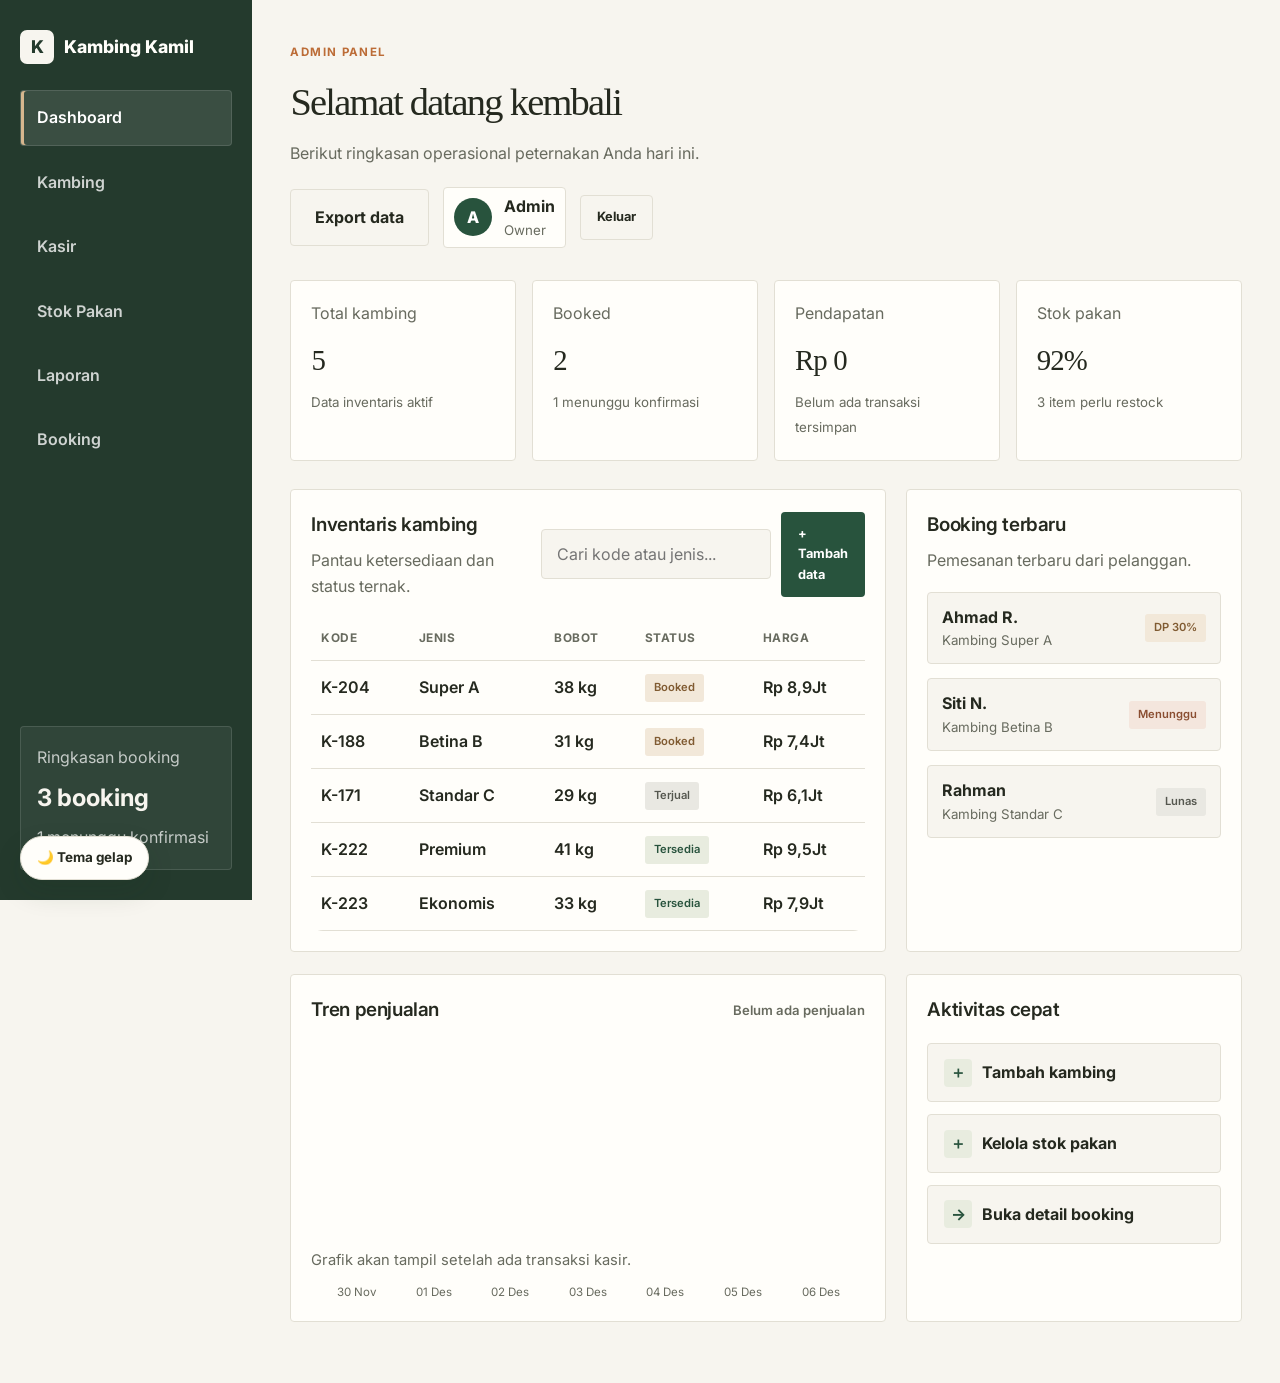
==== goat-farm/admin.html @ dc16e4e0 "Initial project import Co-authored-by: Copilot <223556219+Copilot@users.noreply.github.com>" ====
<!DOCTYPE html>
<html lang="id">
  <head>
    <meta charset="UTF-8" />
    <meta name="viewport" content="width=device-width, initial-scale=1.0" />
    <title>Admin Dashboard | Kambing Kamil</title>
    <link rel="preconnect" href="https://fonts.googleapis.com" />
    <link rel="preconnect" href="https://fonts.gstatic.com" crossorigin />
    <link href="https://fonts.googleapis.com/css2?family=Inter:wght@400;500;600;700;800&display=swap" rel="stylesheet" />
    <link rel="stylesheet" href="styles.css" />
  </head>
  <body class="admin-page">
    <div class="page-shell">
      <aside class="sidebar">
        <div class="sidebar-header">
          <div class="brand admin-brand">
            <span class="brand-mark">K</span>
            <span>Kambing Kamil</span>
          </div>
        </div>

        <nav class="sidebar-nav" aria-label="Navigasi admin">
          <a class="active" href="#">Dashboard</a>
          <a href="tambah-kambing.html">Kambing</a>
          <a href="kasir.html">Kasir</a>
          <a href="stok-pakan.html">Stok Pakan</a>
          <a href="laporan.html">Laporan</a>
          <a href="booking-detail.html">Booking</a>
        </nav>

        <div class="sidebar-card">
          <p>Ringkasan booking</p>
          <strong id="sidebarBookingCount">0 booking</strong>
          <span id="sidebarPendingCount">0 menunggu konfirmasi</span>
        </div>
      </aside>

      <main class="admin-main">
        <header class="admin-topbar">
          <div>
            <span class="eyebrow">Admin panel</span>
            <h1>Selamat datang kembali</h1>
            <p class="admin-subtitle">Berikut ringkasan operasional peternakan Anda hari ini.</p>
          </div>

          <div class="topbar-actions">
            <button class="btn btn-secondary" type="button" data-export-goats>Export data</button>
            <div class="user-badge">
              <span class="avatar">A</span>
              <div>
                <strong>Admin</strong>
                <small>Owner</small>
              </div>
            </div>
            <button class="btn btn-secondary small" type="button" data-logout>Keluar</button>
          </div>
        </header>

        <section class="stat-grid">
          <article class="admin-stat reveal">
            <span>Total kambing</span>
            <strong id="dashboardGoatCount">128</strong>
            <small>Data inventaris aktif</small>
          </article>
          <article class="admin-stat accent reveal">
            <span>Booked</span>
            <strong id="dashboardBookedCount">16</strong>
            <small id="dashboardPendingText">0 menunggu konfirmasi</small>
          </article>
          <article class="admin-stat success reveal">
            <span>Pendapatan</span>
            <strong id="dashboardRevenue">Rp 0</strong>
            <small id="dashboardRevenueCaption">Belum ada transaksi tersimpan</small>
          </article>
          <article class="admin-stat warning reveal">
            <span>Stok pakan</span>
            <strong>92%</strong>
            <small>3 item perlu restock</small>
          </article>
        </section>

        <section class="content-grid">
          <div class="panel table-panel reveal">
            <div class="panel-head">
              <div>
                <h2>Inventaris kambing</h2>
                <p class="panel-subtitle">Pantau ketersediaan dan status ternak.</p>
              </div>
              <div class="panel-tools">
                <input class="search-box" type="search" id="goatSearch" placeholder="Cari kode atau jenis..." aria-label="Cari kambing" />
                <a class="btn btn-primary small" href="tambah-kambing.html">+ Tambah data</a>
              </div>
            </div>

            <div class="table-scroll">
            <table>
              <thead>
                <tr>
                  <th>Kode</th>
                  <th>Jenis</th>
                  <th>Bobot</th>
                  <th>Status</th>
                  <th>Harga</th>
                </tr>
              </thead>
              <tbody id="goatTableBody">
                <tr>
                  <td>K-204</td>
                  <td>Super A</td>
                  <td>38 kg</td>
                  <td><span class="status-badge available">Tersedia</span></td>
                  <td>Rp 8.9Jt</td>
                </tr>
                <tr>
                  <td>K-188</td>
                  <td>Betina B</td>
                  <td>31 kg</td>
                  <td><span class="status-badge booked">Booked</span></td>
                  <td>Rp 7.4Jt</td>
                </tr>
                <tr>
                  <td>K-171</td>
                  <td>Standar C</td>
                  <td>29 kg</td>
                  <td><span class="status-badge sold">Terjual</span></td>
                  <td>Rp 6.1Jt</td>
                </tr>
                <tr>
                  <td>K-222</td>
                  <td>Premium</td>
                  <td>41 kg</td>
                  <td><span class="status-badge available">Tersedia</span></td>
                  <td>Rp 9.5Jt</td>
                </tr>
              </tbody>
            </table>
            </div>
            <p class="empty-state" id="goatEmptyState" hidden>Tidak ada kambing yang cocok dengan pencarian.</p>
          </div>

          <div class="panel side-panel reveal">
            <div class="panel-head">
              <div>
                <h2>Booking terbaru</h2>
                <p class="panel-subtitle">Pemesanan terbaru dari pelanggan.</p>
              </div>
            </div>

            <ul class="booking-list" id="dashboardBookingList">
              <li class="reveal">
                <div>
                  <strong>Ahmad R.</strong>
                  <small>Kambing Super A</small>
                </div>
                <span class="status-badge booked">DP 30%</span>
              </li>
              <li class="reveal">
                <div>
                  <strong>Siti N.</strong>
                  <small>Kambing Betina B</small>
                </div>
                <span class="status-badge pending">Menunggu</span>
              </li>
              <li class="reveal">
                <div>
                  <strong>Rahman</strong>
                  <small>Kambing Standar C</small>
                </div>
                <span class="status-badge sold">Lunas</span>
              </li>
            </ul>
            <p class="empty-state" id="bookingEmptyState" hidden>Belum ada booking tersimpan.</p>
          </div>
        </section>

        <section class="bottom-grid">
          <div class="panel chart-panel reveal">
            <div class="panel-head">
              <h2>Tren penjualan</h2>
              <span class="chart-caption" id="salesChartCaption">7 hari terakhir</span>
            </div>
            <div class="bars admin-bars" aria-label="Grafik penjualan admin">
              <span style="height: 30%"></span>
              <span style="height: 42%"></span>
              <span style="height: 52%"></span>
              <span style="height: 64%"></span>
              <span style="height: 78%"></span>
              <span style="height: 86%"></span>
              <span style="height: 93%"></span>
            </div>
            <p class="empty-state" id="salesChartEmpty" hidden>Grafik akan tampil setelah ada transaksi kasir.</p>
            <div class="chart-labels" aria-hidden="true" id="salesChartLabels"><span>1</span><span>2</span><span>3</span><span>4</span><span>5</span><span>6</span><span>7</span></div>
          </div>

          <div class="panel quick-actions reveal">
            <div class="panel-head">
              <h2>Aktivitas cepat</h2>
            </div>

            <div class="action-stack">
              <a class="action-btn" href="tambah-kambing.html"><span>＋</span> Tambah kambing</a>
              <a class="action-btn" href="stok-pakan.html"><span>＋</span> Kelola stok pakan</a>
              <a class="action-btn" href="booking-detail.html"><span>→</span> Buka detail booking</a>
            </div>
          </div>
        </section>
      </main>
    </div>
    <script src="script.js"></script>
  </body>
</html>
---- goat-farm/styles.css ----
:root {
  --bg: #f5f7f3;
  --panel: #ffffff;
  --panel-alt: #edf7ee;
  --primary: #1f8f4f;
  --primary-dark: #176b3d;
  --primary-soft: #dff5e8;
  --accent: #e7a726;
  --text: #1d2b1d;
  --muted: #5c6b5c;
  --line: #dfeae1;
  --shadow: 0 18px 45px rgba(22, 72, 44, 0.12);
  --radius: 20px;
}

* {
  box-sizing: border-box;
}

html {
  scroll-behavior: smooth;
}

body {
  margin: 0;
  font-family: "Inter", sans-serif;
  background: var(--bg);
  color: var(--text);
  line-height: 1.6;
}

img {
  max-width: 100%;
  display: block;
}

a {
  text-decoration: none;
  color: inherit;
}

button,
input,
select {
  font: inherit;
}

.container {
  width: min(1120px, calc(100% - 32px));
  margin: 0 auto;
}

.site-header {
  position: sticky;
  top: 0;
  z-index: 100;
  backdrop-filter: blur(10px);
  background: rgba(245, 247, 243, 0.92);
  border-bottom: 1px solid rgba(29, 43, 29, 0.08);
}

.nav {
  display: flex;
  align-items: center;
  justify-content: space-between;
  gap: 20px;
  min-height: 78px;
}

.brand {
  display: inline-flex;
  align-items: center;
  gap: 10px;
  font-weight: 800;
  font-size: 1.1rem;
}

.brand-mark {
  display: inline-flex;
  align-items: center;
  justify-content: center;
  width: 34px;
  height: 34px;
  border-radius: 12px;
  background: linear-gradient(135deg, var(--primary) 0%, #34bb69 100%);
  color: white;
  box-shadow: var(--shadow);
}

.nav-menu {
  display: flex;
  align-items: center;
  gap: 28px;
  color: var(--muted);
  font-weight: 600;
}

.nav-menu a:hover,
.footer-links a:hover {
  color: var(--primary);
}

.nav-toggle {
  display: none;
  border: 0;
  background: transparent;
  font-size: 1.8rem;
  cursor: pointer;
}

.btn {
  display: inline-flex;
  align-items: center;
  justify-content: center;
  border-radius: 999px;
  padding: 0.9rem 1.5rem;
  border: 1px solid transparent;
  font-weight: 700;
  transition: transform 0.2s ease, box-shadow 0.2s ease, filter 0.2s ease;
}

.btn:hover {
  transform: translateY(-2px);
  filter: brightness(1.02);
}

.btn:focus-visible,
input:focus-visible,
select:focus-visible,
button:focus-visible,
a:focus-visible {
  outline: 3px solid rgba(31, 143, 79, 0.24);
  outline-offset: 2px;
}

.reveal {
  opacity: 0;
  transform: translateY(18px);
  transition: opacity 0.55s ease, transform 0.55s ease;
}

.reveal.is-visible {
  opacity: 1;
  transform: translateY(0);
}

.btn-primary {
  background: linear-gradient(135deg, var(--primary) 0%, #2fba69 100%);
  color: #fff;
  box-shadow: 0 14px 32px rgba(31, 143, 79, 0.25);
}

.btn-secondary {
  background: #fff;
  color: var(--text);
  border-color: var(--line);
}

.hero {
  padding: 72px 0 60px;
}

.hero-grid {
  display: grid;
  grid-template-columns: 1.1fr 0.9fr;
  gap: 50px;
  align-items: center;
}

.eyebrow {
  display: inline-block;
  padding: 0.4rem 0.8rem;
  border-radius: 999px;
  background: var(--primary-soft);
  color: var(--primary-dark);
  font-size: 0.76rem;
  font-weight: 700;
  letter-spacing: 0.05em;
  text-transform: uppercase;
}

.hero-copy h1 {
  margin: 1rem 0 1rem;
  font-size: clamp(2.5rem, 5vw, 4.5rem);
  line-height: 1.08;
  letter-spacing: -0.06em;
}

.hero-copy p {
  max-width: 620px;
  margin: 0;
  color: var(--muted);
  font-size: 1.06rem;
}

.hero-actions {
  margin-top: 24px;
  display: flex;
  flex-wrap: wrap;
  gap: 14px;
}

.hero-trust {
  margin-top: 24px;
  display: inline-flex;
  flex-direction: column;
  gap: 12px;
  padding: 14px 16px;
  border-radius: 16px;
  background: rgba(255, 255, 255, 0.7);
  border: 1px solid rgba(29, 43, 29, 0.05);
  box-shadow: 0 12px 24px rgba(16, 45, 31, 0.05);
}

.hero-trust > span {
  font-size: 0.82rem;
  letter-spacing: 0.04em;
  text-transform: uppercase;
  color: var(--primary-dark);
  font-weight: 800;
}

.mini-badges {
  display: flex;
  flex-wrap: wrap;
  gap: 8px;
}

.mini-badges span {
  display: inline-flex;
  align-items: center;
  padding: 0.42rem 0.7rem;
  border-radius: 999px;
  background: var(--primary-soft);
  color: var(--primary-dark);
  font-size: 0.72rem;
  font-weight: 700;
}

.hero-points {
  list-style: none;
  padding: 0;
  margin: 28px 0 0;
  display: grid;
  gap: 10px;
  color: var(--text);
  font-weight: 600;
}

.hero-visual {
  display: flex;
  justify-content: center;
}

.phone-card {
  width: min(420px, 100%);
  border-radius: 34px;
  background: linear-gradient(180deg, #172315 0%, #0d1911 100%);
  padding: 18px;
  box-shadow: var(--shadow);
  transform: rotate(4deg);
}

.phone-header {
  display: flex;
  align-items: center;
  gap: 8px;
  padding: 0 6px 14px;
}

.phone-header span {
  width: 12px;
  height: 12px;
  display: inline-block;
  border-radius: 50%;
  background: rgba(255, 255, 255, 0.3);
}

.phone-body {
  border-radius: 24px;
  background: linear-gradient(180deg, #f6f9f6 0%, #edf7ee 100%);
  min-height: 520px;
  padding: 22px 18px 18px;
}

.card-mini {
  display: flex;
  flex-direction: column;
  padding: 16px 18px;
  background: #fff;
  border-radius: 18px;
  box-shadow: 0 12px 30px rgba(23, 44, 30, 0.08);
}

.card-mini .mini-label {
  color: var(--muted);
  font-size: 0.8rem;
}

.card-mini strong {
  margin-top: 8px;
  font-size: 1.4rem;
}

.card-mini small {
  color: var(--primary);
  font-weight: 700;
}

.goat-figure {
  position: relative;
  margin: 28px auto 20px;
  width: 210px;
  height: 200px;
}

.goat-head {
  position: absolute;
  left: 94px;
  top: 18px;
  width: 62px;
  height: 52px;
  background: #dfeecf;
  border-radius: 50% 50% 48% 48%;
  box-shadow: inset 0 0 0 2px rgba(17, 29, 21, 0.05);
}

.goat-head::before,
.goat-head::after {
  content: "";
  position: absolute;
  top: 15px;
  width: 10px;
  height: 10px;
  background: #1d2b1d;
  border-radius: 50%;
}

.goat-head::before { left: 16px; }
.goat-head::after { right: 16px; }

.goat-body {
  position: absolute;
  left: 58px;
  top: 70px;
  width: 110px;
  height: 90px;
  background: linear-gradient(135deg, #edf7ee 0%, #cfe9d1 100%);
  border-radius: 46% 46% 38% 38%;
}

.goat-body::before {
  content: "";
  position: absolute;
  inset: 22px 24px auto 24px;
  height: 18px;
  border-radius: 999px;
  background: rgba(31, 143, 79, 0.12);
}

.goat-leg {
  position: absolute;
  bottom: 0;
  left: 78px;
  width: 10px;
  height: 70px;
  background: #b8d8b2;
  border-radius: 10px;
}

.goat-leg.two { left: 104px; }
.goat-leg.three { left: 136px; }
.goat-leg.four { left: 162px; }

.status-bar {
  display: flex;
  justify-content: space-between;
  gap: 10px;
  background: #fff;
  border-radius: 14px;
  padding: 12px 16px;
  color: var(--muted);
  font-weight: 600;
}

.stats {
  padding: 0 0 30px;
}

.stats-grid {
  display: grid;
  grid-template-columns: repeat(4, minmax(0, 1fr));
  gap: 18px;
}

.stat-item {
  background: #fff;
  border: 1px solid var(--line);
  border-radius: 18px;
  padding: 22px 20px;
  text-align: center;
  box-shadow: 0 8px 18px rgba(18, 39, 28, 0.04);
}

.stat-item strong {
  display: block;
  font-size: clamp(1.5rem, 3vw, 2.2rem);
  color: var(--primary);
}

.stat-item span {
  color: var(--muted);
}

.section {
  padding: 96px 0;
}

.alt-bg {
  background: linear-gradient(180deg, rgba(233, 247, 237, 0.5), rgba(255, 255, 255, 0) 100%);
}

.section-heading {
  margin-bottom: 30px;
}

.section-heading h2 {
  margin: 12px 0 0;
  font-size: clamp(2rem, 4vw, 3rem);
  line-height: 1.15;
  letter-spacing: -0.05em;
}

.inline-heading {
  display: flex;
  align-items: end;
  justify-content: space-between;
  gap: 20px;
}

.feature-grid {
  display: grid;
  grid-template-columns: repeat(3, minmax(0, 1fr));
  gap: 24px;
}

.feature-card {
  background: rgba(255, 255, 255, 0.96);
  border: 1px solid var(--line);
  border-radius: 22px;
  padding: 26px 22px;
  box-shadow: 0 10px 20px rgba(18, 39, 28, 0.04);
  transition: transform 0.25s ease, box-shadow 0.25s ease, border-color 0.25s ease;
}

.feature-card:hover,
.product-card:hover,
.step-item:hover,
.report-card:hover,
.testimonial-grid blockquote:hover {
  transform: translateY(-4px);
  box-shadow: 0 18px 32px rgba(24, 57, 37, 0.08);
  border-color: rgba(31, 143, 79, 0.2);
}

.icon {
  width: 56px;
  height: 56px;
  display: inline-flex;
  align-items: center;
  justify-content: center;
  border-radius: 16px;
  background: var(--primary-soft);
  font-size: 1.7rem;
  margin-bottom: 14px;
}

.feature-card h3 {
  margin: 0 0 8px;
  font-size: 1.3rem;
}

.feature-card p {
  margin: 0;
  color: var(--muted);
}

.product-grid {
  display: grid;
  grid-template-columns: repeat(3, minmax(0, 1fr));
  gap: 24px;
}

.product-card {
  overflow: hidden;
  border-radius: 22px;
  background: #fff;
  border: 1px solid var(--line);
  box-shadow: 0 12px 24px rgba(20, 49, 31, 0.06);
  transition: transform 0.25s ease, box-shadow 0.25s ease, border-color 0.25s ease;
}

.product-card img {
  width: 100%;
  height: 260px;
  object-fit: cover;
}

.product-body {
  padding: 20px;
}

.product-meta {
  display: flex;
  align-items: center;
  justify-content: space-between;
  gap: 12px;
}

.tag {
  display: inline-flex;
  align-items: center;
  justify-content: center;
  padding: 0.4rem 0.8rem;
  border-radius: 999px;
  font-size: 0.72rem;
  font-weight: 700;
}

.tag-green {
  background: #dff7e7;
  color: var(--primary-dark);
}

.tag-gold {
  background: #fff4d9;
  color: #8f6100;
}

.tag-blue {
  background: #e2f2ff;
  color: #1d5aa5;
}

.rating {
  color: #edaa2d;
  font-weight: 700;
}

.stock-indicator {
  display: inline-flex;
  align-items: center;
  justify-content: center;
  padding: 0.35rem 0.65rem;
  border-radius: 999px;
  background: #edf1ee;
  color: var(--muted);
  font-size: 0.68rem;
  font-weight: 800;
}

.stock-indicator.available {
  background: #dff8e7;
  color: var(--primary-dark);
}

.stock-indicator.unavailable {
  background: #fff0c8;
  color: #8a6200;
}

.product-card h3 {
  margin: 16px 0 10px;
  font-size: 1.4rem;
}

.product-card p {
  margin: 0;
  color: var(--muted);
}

.product-footer {
  display: flex;
  flex-direction: column;
  align-items: stretch;
  gap: 14px;
  margin-top: 20px;
}

.product-footer strong {
  font-size: 1.25rem;
}

.product-actions {
  display: flex;
  gap: 10px;
}

.product-actions button,
.product-footer button {
  border: 0;
  background: #edf7ee;
  color: var(--primary-dark);
  border-radius: 999px;
  padding: 0.7rem 1rem;
  font-weight: 700;
  cursor: pointer;
}

.product-actions button:disabled {
  flex: 1;
  cursor: not-allowed;
  opacity: 0.58;
  transform: none;
}

.btn-detail {
  background: #f4f8f5 !important;
  border: 1px solid var(--line) !important;
}

.btn-order {
  flex: 1;
}

.booking-section {
  padding-top: 90px;
}

.booking-grid {
  display: grid;
  grid-template-columns: 1fr 0.9fr;
  gap: 32px;
  align-items: start;
}

.step-list {
  display: grid;
  gap: 18px;
  margin-top: 24px;
}

.step-item {
  display: flex;
  gap: 18px;
  align-items: start;
  background: rgba(255, 255, 255, 0.8);
  border: 1px solid var(--line);
  border-radius: 18px;
  padding: 18px 20px;
  transition: transform 0.25s ease, box-shadow 0.25s ease, border-color 0.25s ease;
}

.step-item span {
  width: 42px;
  height: 42px;
  display: inline-flex;
  align-items: center;
  justify-content: center;
  border-radius: 12px;
  background: var(--primary-soft);
  color: var(--primary-dark);
  font-weight: 800;
}

.step-item h3 {
  margin: 0 0 6px;
}

.step-item p {
  margin: 0;
  color: var(--muted);
}

.booking-form {
  background: #fff;
  border: 1px solid var(--line);
  border-radius: 22px;
  box-shadow: var(--shadow);
  padding: 28px 24px;
}

.booking-form h3 {
  margin: 0 0 20px;
  font-size: 1.5rem;
}

.booking-form label {
  display: block;
  margin-bottom: 18px;
  color: var(--text);
  font-weight: 600;
}

.booking-form input,
.booking-form select {
  width: 100%;
  margin-top: 8px;
  border-radius: 12px;
  border: 1px solid var(--line);
  padding: 0.9rem 0.9rem;
  background: #f9fbf9;
  color: var(--text);
}

.full {
  width: 100%;
  margin-top: 10px;
  border: none;
  cursor: pointer;
}

.form-note {
  margin: 14px 0 0;
  color: var(--muted);
  font-size: 0.9rem;
  text-align: center;
}

.report-grid {
  display: grid;
  grid-template-columns: 1.3fr 0.75fr 0.75fr;
  gap: 22px;
}

.report-card {
  background: #fff;
  border: 1px solid var(--line);
  border-radius: 22px;
  padding: 22px 20px;
  transition: transform 0.25s ease, box-shadow 0.25s ease, border-color 0.25s ease;
}

.large-card {
  min-height: 278px;
}

.card-head {
  display: flex;
  align-items: center;
  justify-content: space-between;
  gap: 12px;
  margin-bottom: 18px;
}

.card-head h3 {
  margin: 0;
}

.card-head span {
  color: var(--muted);
  font-size: 0.9rem;
}

.bars {
  height: 180px;
  display: flex;
  align-items: end;
  gap: 12px;
  padding-top: 10px;
}

.bars span {
  flex: 1;
  border-radius: 12px 12px 0 0;
  background: linear-gradient(180deg, #76d093 0%, var(--primary) 100%);
  min-height: 40px;
}

.mini-list {
  list-style: none;
  margin: 0;
  padding: 0;
  display: grid;
  gap: 12px;
}

.mini-list li {
  display: flex;
  justify-content: space-between;
  align-items: center;
  gap: 10px;
  padding: 12px 0;
  border-bottom: 1px solid var(--line);
}

.mini-list li:last-child {
  border-bottom: none;
}

.testimonials {
  padding-top: 40px;
}

.testimonial-grid {
  display: grid;
  grid-template-columns: repeat(2, minmax(0, 1fr));
  gap: 22px;
}

.testimonial-grid blockquote {
  margin: 0;
  padding: 24px 22px;
  background: #fff;
  border: 1px solid var(--line);
  border-radius: 18px;
  color: var(--text);
  font-size: 1.04rem;
  transition: transform 0.25s ease, box-shadow 0.25s ease, border-color 0.25s ease;
}

.testimonial-grid footer {
  margin-top: 16px;
  color: var(--muted);
  font-weight: 700;
}

.site-footer {
  padding: 36px 0 60px;
  background: #0f1d12;
  color: rgba(255, 255, 255, 0.8);
}

.footer-wrap {
  display: flex;
  justify-content: space-between;
  gap: 20px;
  align-items: center;
}

.footer-brand {
  margin-bottom: 12px;
}

.site-footer p {
  margin: 0;
  max-width: 520px;
  color: rgba(255, 255, 255, 0.7);
}

.footer-links {
  display: flex;
  gap: 20px;
  font-weight: 600;
}

.cashier-page {
  background: linear-gradient(180deg, #f2f9f4 0%, #edf5ef 100%);
}

.cashier-shell {
  display: grid;
  grid-template-columns: 220px 1fr;
  min-height: 100vh;
}

.cashier-sidebar {
  background: #102a17;
  color: #fff;
  padding: 28px 18px;
}

.cashier-brand {
  margin-bottom: 26px;
}

.cashier-user {
  display: flex;
  align-items: center;
  gap: 12px;
  background: rgba(255, 255, 255, 0.06);
  border: 1px solid rgba(255, 255, 255, 0.08);
  border-radius: 14px;
  padding: 12px 14px;
  margin-bottom: 20px;
}

.cashier-user strong,
.cashier-user small {
  display: block;
}

.cashier-user small {
  color: rgba(255, 255, 255, 0.7);
}

.cashier-nav {
  display: grid;
  gap: 10px;
}

.cashier-nav a {
  color: rgba(255, 255, 255, 0.8);
  font-weight: 600;
  padding: 0.8rem 0.9rem;
  border-radius: 12px;
}

.cashier-nav a.active,
.cashier-nav a:hover {
  background: rgba(255, 255, 255, 0.08);
  color: #fff;
}

.cashier-main {
  padding: 30px 28px 42px;
}

.cashier-header {
  display: flex;
  align-items: center;
  justify-content: space-between;
  gap: 16px;
  margin-bottom: 24px;
}

.cashier-header h1 {
  margin: 10px 0 0;
  font-size: clamp(2rem, 3vw, 2.8rem);
  letter-spacing: -0.05em;
}

.cashier-actions {
  display: flex;
  gap: 12px;
}

.cashier-grid {
  display: grid;
  grid-template-columns: 1.35fr 0.8fr;
  gap: 22px;
}

.cashier-panel {
  background: #fff;
  border: 1px solid var(--line);
  border-radius: 22px;
  box-shadow: 0 10px 18px rgba(20, 49, 31, 0.04);
  padding: 20px;
}

.panel-head {
  display: flex;
  align-items: center;
  justify-content: space-between;
  gap: 12px;
  margin-bottom: 18px;
}

.panel-head h2 {
  margin: 0;
}

.search-box {
  width: min(220px, 100%);
  border: 1px solid var(--line);
  border-radius: 10px;
  background: #f9fbf9;
  padding: 0.7rem 0.9rem;
}

.product-list {
  display: grid;
  gap: 14px;
}

.cashier-product {
  display: grid;
  grid-template-columns: 100px 1fr auto;
  gap: 14px;
  align-items: center;
  background: #f7faf7;
  border: 1px solid var(--line);
  border-radius: 16px;
  padding: 12px;
}

.cashier-product img {
  width: 100%;
  height: 88px;
  object-fit: cover;
  border-radius: 12px;
}

.cashier-product h3 {
  margin: 0 0 4px;
}

.cashier-product p {
  margin: 0 0 8px;
  color: var(--muted);
}

.cashier-product strong {
  color: var(--primary-dark);
}

.cart-panel {
  display: flex;
  flex-direction: column;
}

.cart-count {
  color: var(--muted);
  font-weight: 700;
}

.cart-items {
  display: grid;
  gap: 12px;
  min-height: 120px;
}

.empty-cart {
  margin: 18px 0 0;
  color: var(--muted);
}

.cart-item {
  display: flex;
  justify-content: space-between;
  align-items: center;
  gap: 10px;
  padding: 12px 10px;
  border: 1px solid var(--line);
  border-radius: 12px;
  background: #f9faf9;
}

.cart-item small {
  display: block;
  color: var(--muted);
  margin-top: 4px;
}

.cart-item-actions {
  display: flex;
  align-items: center;
  gap: 8px;
}

.qty-btn {
  width: 28px;
  height: 28px;
  border: 1px solid var(--line);
  border-radius: 8px;
  background: #fff;
  cursor: pointer;
  font-weight: 700;
}

.summary-box {
  margin-top: 18px;
  border-top: 1px solid var(--line);
  padding-top: 18px;
  display: grid;
  gap: 10px;
}

.summary-row {
  display: flex;
  justify-content: space-between;
  align-items: center;
}

.total-row {
  margin-top: 8px;
  padding-top: 12px;
  border-top: 1px solid var(--line);
  font-size: 1.1rem;
}

.payment-panel {
  margin-top: 18px;
  display: grid;
  gap: 16px;
}

.payment-panel label {
  display: block;
  font-weight: 600;
}

.payment-panel select,
.payment-panel input {
  width: 100%;
  margin-top: 8px;
  border: 1px solid var(--line);
  border-radius: 12px;
  padding: 0.8rem 0.9rem;
  background: #f9fbf9;
}

.booking-detail-page {
  background: linear-gradient(180deg, #f6faf7 0%, #eff7f1 100%);
}

.booking-layout {
  display: grid;
  grid-template-columns: 1.5fr 0.8fr;
  gap: 22px;
}

.booking-panel,
.summary-panel {
  min-height: 280px;
}

.booking-header-row {
  display: flex;
  align-items: center;
  justify-content: space-between;
  gap: 12px;
  margin-bottom: 22px;
}

.booking-header-row h2 {
  margin: 8px 0 0;
  font-size: 2rem;
}

.eyebrow.soft {
  background: #eaf6ee;
  color: var(--primary-dark);
}

.booking-info-grid {
  display: grid;
  grid-template-columns: repeat(2, minmax(0, 1fr));
  gap: 18px;
}

.booking-info-grid label {
  display: block;
  color: var(--muted);
  margin-bottom: 8px;
  font-size: 0.9rem;
}

.booking-info-grid strong {
  display: block;
  font-size: 1.08rem;
}

.summary-stack {
  display: grid;
  gap: 12px;
}

.summary-item {
  display: flex;
  justify-content: space-between;
  gap: 12px;
  background: #f7faf8;
  border: 1px solid var(--line);
  border-radius: 12px;
  padding: 12px 14px;
}

.timeline-box {
  margin-top: 24px;
  border-top: 1px solid var(--line);
  padding-top: 18px;
}

.timeline-box h3 {
  margin-top: 0;
}

.timeline-box ul {
  list-style: none;
  padding: 0;
  margin: 0;
  display: grid;
  gap: 10px;
}

.timeline-box li {
  padding-left: 16px;
  position: relative;
  color: var(--muted);
}

.timeline-box li::before {
  content: "";
  position: absolute;
  left: 0;
  top: 9px;
  width: 8px;
  height: 8px;
  border-radius: 50%;
  background: #c5d3c7;
}

.timeline-box li.done::before {
  background: var(--primary);
}

.timeline-box li.active {
  color: var(--primary-dark);
  font-weight: 700;
}

.timeline-box li.active::before {
  background: #f0b341;
}

.form-page {
  background: linear-gradient(180deg, #f3faf4 0%, #edf5ef 100%);
}

.form-main {
  padding-top: 36px;
}

.form-shell {
  max-width: 100%;
}

.form-panel {
  padding: 24px;
}

.goat-form {
  display: grid;
  gap: 18px;
}

.form-grid {
  display: grid;
  grid-template-columns: repeat(2, minmax(0, 1fr));
  gap: 18px;
}

.goat-form label {
  display: block;
  font-weight: 600;
  color: var(--text);
}

.goat-form input,
.goat-form select,
.goat-form textarea {
  width: 100%;
  margin-top: 8px;
  border: 1px solid var(--line);
  border-radius: 12px;
  padding: 0.8rem 0.9rem;
  background: #f9fbf9;
  font: inherit;
}

.goat-form textarea {
  resize: vertical;
}

.submit-row {
  display: flex;
  gap: 12px;
  flex-wrap: wrap;
}

.report-stat-grid {
  display: grid;
  grid-template-columns: repeat(3, minmax(0, 1fr));
  gap: 18px;
  margin-bottom: 22px;
}

.money-list {
  display: grid;
  gap: 12px;
}

.money-row {
  display: flex;
  justify-content: space-between;
  gap: 12px;
  padding: 12px 0;
  border-bottom: 1px solid var(--line);
}

.total-money {
  font-size: 1.1rem;
  color: var(--primary-dark);
  border-bottom: none;
}

.report-shell {
  max-width: 100%;
}

.report-content-grid {
  grid-template-columns: repeat(2, minmax(0, 1fr));
}

.inventory-shell {
  max-width: 100%;
}

.inventory-grid {
  display: grid;
  grid-template-columns: 1.8fr 0.8fr;
  gap: 22px;
  margin-bottom: 22px;
}

.inventory-panel {
  min-height: 260px;
}

.mini-metric {
  background: #f7faf8;
  border: 1px solid var(--line);
  border-radius: 14px;
  padding: 16px 14px;
  margin-bottom: 12px;
}

.mini-metric span {
  display: block;
  color: var(--muted);
}

.mini-metric strong {
  display: block;
  margin-top: 8px;
  font-size: 1.5rem;
}

.activity-list {
  list-style: none;
  padding: 0;
  margin: 0;
  display: grid;
  gap: 12px;
}

.activity-list li {
  display: flex;
  justify-content: space-between;
  gap: 12px;
  align-items: center;
  background: #f7faf8;
  border: 1px solid var(--line);
  border-radius: 12px;
  padding: 12px 14px;
}

.activity-list span {
  color: var(--muted);
  font-weight: 600;
}

.notice-box {
  background: #fff6e8;
  border: 1px solid #fedc9b;
  border-radius: 14px;
  padding: 16px;
  color: #7b5300;
}

.notice-box p {
  margin: 8px 0 0;
}

.detail-page {
  background: #f4f9f4;
}

.detail-main {
  padding: 56px 0 48px;
}

.detail-grid {
  display: grid;
  grid-template-columns: 1.05fr 0.95fr;
  gap: 34px;
  align-items: center;
}

.detail-visual img {
  width: 100%;
  height: 560px;
  object-fit: cover;
  border-radius: 28px;
  box-shadow: var(--shadow);
}

.detail-copy h1 {
  margin: 14px 0 8px;
  font-size: clamp(2.2rem, 4vw, 3.4rem);
  line-height: 1.05;
  letter-spacing: -0.06em;
}

.detail-price {
  margin: 0;
  font-size: clamp(1.7rem, 2.5vw, 2.4rem);
  color: var(--primary-dark);
  font-weight: 800;
}

.detail-description {
  margin: 18px 0;
  color: var(--muted);
  font-size: 1.04rem;
}

.detail-specs {
  list-style: none;
  padding: 0;
  margin: 0 0 24px;
  display: grid;
  gap: 12px;
  background: rgba(255, 255, 255, 0.85);
  border: 1px solid var(--line);
  border-radius: 16px;
  padding: 18px 20px;
}

.detail-specs li {
  display: flex;
  justify-content: space-between;
  gap: 12px;
  border-bottom: 1px solid var(--line);
  padding-bottom: 8px;
}

.detail-specs li:last-child {
  border-bottom: none;
  padding-bottom: 0;
}

.detail-actions {
  display: flex;
  flex-wrap: wrap;
  gap: 12px;
}

.detail-extra {
  display: grid;
  grid-template-columns: repeat(2, minmax(0, 1fr));
  gap: 22px;
  margin-top: 30px;
}

.detail-panel {
  min-height: 220px;
}

.detail-panel h2 {
  margin-top: 0;
  margin-bottom: 18px;
}

.spec-grid {
  display: grid;
  grid-template-columns: repeat(2, minmax(0, 1fr));
  gap: 18px;
}

.spec-grid div {
  background: #f7faf8;
  border: 1px solid var(--line);
  border-radius: 14px;
  padding: 16px;
}

.spec-grid span {
  display: block;
  color: var(--muted);
  margin-bottom: 8px;
}

.spec-grid strong {
  font-size: 1.15rem;
}

.auth-page {
  min-height: 100vh;
  display: grid;
  place-items: center;
  background: linear-gradient(135deg, #eefaf2 0%, #f6f9f8 100%);
  padding: 32px 16px;
}

.auth-shell {
  width: min(1060px, 100%);
  display: grid;
  grid-template-columns: 1.1fr 0.9fr;
  background: rgba(255, 255, 255, 0.75);
  border: 1px solid rgba(29, 43, 29, 0.08);
  border-radius: 28px;
  overflow: hidden;
  box-shadow: var(--shadow);
}

.auth-visual {
  padding: 42px 34px;
  background: linear-gradient(160deg, #113421 0%, #1c5d3d 100%);
  color: #fff;
}

.auth-badge {
  display: inline-flex;
  padding: 0.5rem 0.8rem;
  border-radius: 999px;
  background: rgba(255, 255, 255, 0.12);
  border: 1px solid rgba(255, 255, 255, 0.18);
  font-weight: 700;
}

.auth-visual h1 {
  margin: 20px 0 12px;
  font-size: clamp(2rem, 4vw, 3.2rem);
  line-height: 1.08;
  letter-spacing: -0.06em;
}

.auth-visual p {
  margin: 0;
  color: rgba(255, 255, 255, 0.8);
}

.auth-points {
  list-style: none;
  padding: 0;
  margin: 28px 0 0;
  display: grid;
  gap: 12px;
  font-weight: 600;
}

.auth-card {
  background: #fff;
  padding: 38px 30px;
}

.auth-brand {
  margin-bottom: 18px;
}

.auth-card h2 {
  margin: 0;
  font-size: 2rem;
}

.auth-subtitle {
  margin: 8px 0 22px;
  color: var(--muted);
}

.auth-form {
  display: grid;
  gap: 18px;
}

.auth-form label {
  display: block;
  font-weight: 600;
  color: var(--text);
}

.auth-form input {
  width: 100%;
  margin-top: 8px;
  border: 1px solid var(--line);
  border-radius: 12px;
  background: #f8faf8;
  padding: 0.9rem 0.95rem;
  font: inherit;
}

.auth-row {
  display: flex;
  align-items: center;
  justify-content: space-between;
  gap: 12px;
  color: var(--muted);
}

.checkbox-wrap {
  display: inline-flex;
  align-items: center;
  gap: 10px;
  font-weight: 500;
}

.checkbox-wrap input {
  width: auto;
  margin: 0;
}

.auth-row a {
  color: var(--primary-dark);
  font-weight: 700;
}

.btn-login {
  margin-top: 4px;
}

.demo-box {
  margin-top: 20px;
  background: #f3faf5;
  border: 1px solid var(--line);
  border-radius: 14px;
  padding: 14px 16px;
}

.demo-box p,
.demo-box small {
  margin: 0;
  color: var(--muted);
}

.admin-page {
  background: linear-gradient(180deg, #f4f9f5 0%, #eef5f0 100%);
}

.page-shell {
  display: grid;
  grid-template-columns: 240px 1fr;
  min-height: 100vh;
}

.sidebar {
  background: #102a17;
  color: #edf8ef;
  padding: 28px 20px;
  display: flex;
  flex-direction: column;
  gap: 26px;
}

.admin-brand {
  color: #fff;
}

.sidebar-nav {
  display: grid;
  gap: 10px;
}

.sidebar-nav a {
  color: rgba(255, 255, 255, 0.78);
  padding: 0.85rem 0.9rem;
  border-radius: 12px;
  font-weight: 600;
  transition: background 0.2s ease;
}

.sidebar-nav a:hover,
.sidebar-nav a.active {
  background: rgba(255, 255, 255, 0.08);
  color: #fff;
}

.sidebar-card {
  margin-top: auto;
  background: rgba(255, 255, 255, 0.06);
  border: 1px solid rgba(255, 255, 255, 0.08);
  border-radius: 16px;
  padding: 18px 16px;
}

.sidebar-card p,
.sidebar-card span {
  margin: 0;
  color: rgba(255, 255, 255, 0.72);
}

.sidebar-card strong {
  display: block;
  margin: 8px 0;
  font-size: 1.5rem;
}

.admin-main {
  padding: 32px;
}

.admin-topbar {
  display: flex;
  align-items: center;
  justify-content: space-between;
  gap: 20px;
  margin-bottom: 28px;
}

.admin-topbar h1 {
  margin: 8px 0 0;
  font-size: clamp(2rem, 3vw, 2.6rem);
  letter-spacing: -0.05em;
}

.topbar-actions {
  display: flex;
  align-items: center;
  gap: 14px;
}

.user-badge {
  display: flex;
  align-items: center;
  gap: 12px;
  background: #fff;
  border: 1px solid var(--line);
  border-radius: 14px;
  padding: 8px 12px;
}

.avatar {
  width: 38px;
  height: 38px;
  display: inline-flex;
  align-items: center;
  justify-content: center;
  border-radius: 50%;
  background: linear-gradient(135deg, var(--primary) 0%, #3bbb73 100%);
  color: #fff;
  font-weight: 800;
}

.user-badge strong,
.user-badge small {
  display: block;
}

.user-badge small {
  color: var(--muted);
}

.stat-grid {
  display: grid;
  grid-template-columns: repeat(4, minmax(0, 1fr));
  gap: 18px;
  margin-bottom: 28px;
}

.admin-stat {
  background: #fff;
  border: 1px solid var(--line);
  border-radius: 18px;
  padding: 20px 18px;
  box-shadow: 0 10px 18px rgba(20, 49, 31, 0.04);
}

.admin-stat span {
  color: var(--muted);
  display: block;
}

.admin-stat strong {
  display: block;
  margin: 10px 0 6px;
  font-size: clamp(1.5rem, 2vw, 2rem);
}

.admin-stat small {
  color: var(--muted);
}

.admin-stat.accent {
  border-left: 5px solid #4b87ff;
}

.admin-stat.success {
  border-left: 5px solid var(--primary);
}

.admin-stat.warning {
  border-left: 5px solid #f0b341;
}

.content-grid,
.bottom-grid {
  display: grid;
  grid-template-columns: 1.6fr 0.9fr;
  gap: 22px;
  margin-bottom: 22px;
}

.panel {
  background: #fff;
  border: 1px solid var(--line);
  border-radius: 22px;
  padding: 20px;
  box-shadow: 0 10px 18px rgba(20, 49, 31, 0.04);
}

.panel-head {
  display: flex;
  align-items: center;
  justify-content: space-between;
  gap: 12px;
  margin-bottom: 18px;
}

.panel-head h2 {
  margin: 0;
  font-size: 1.4rem;
}

.small {
  padding: 0.7rem 1rem;
  font-size: 0.8rem;
}

table {
  width: 100%;
  border-collapse: collapse;
}

th,
td {
  padding: 12px 10px;
  text-align: left;
  border-bottom: 1px solid var(--line);
}

th {
  font-size: 0.85rem;
  color: var(--muted);
  text-transform: uppercase;
  letter-spacing: 0.04em;
}

.status-badge {
  display: inline-flex;
  align-items: center;
  justify-content: center;
  padding: 0.42rem 0.7rem;
  border-radius: 999px;
  font-size: 0.72rem;
  font-weight: 700;
}

.status-badge.available {
  background: #dff8e7;
  color: var(--primary-dark);
}

.status-badge.booked {
  background: #fff0c8;
  color: #8a6200;
}

.status-badge.sold {
  background: #e9eeff;
  color: #2b4b99;
}

.status-badge.pending {
  background: #fde7e7;
  color: #9d3d3d;
}

.booking-list {
  list-style: none;
  padding: 0;
  margin: 0;
  display: grid;
  gap: 14px;
}

.booking-list li {
  display: flex;
  justify-content: space-between;
  gap: 12px;
  align-items: center;
  background: #f7faf8;
  border: 1px solid var(--line);
  border-radius: 14px;
  padding: 12px 14px;
}

.booking-list strong,
.booking-list small {
  display: block;
}

.booking-list small {
  color: var(--muted);
}

.admin-bars {
  height: 200px;
  display: flex;
  align-items: end;
  gap: 12px;
  padding-top: 10px;
}

.admin-bars span {
  flex: 1;
  border-radius: 12px 12px 0 0;
  background: linear-gradient(180deg, #7ed8a1 0%, var(--primary) 100%);
  min-height: 40px;
}

.action-stack {
  display: grid;
  gap: 12px;
}

.action-btn {
  width: 100%;
  padding: 0.9rem 1rem;
  border: 1px solid var(--line);
  border-radius: 12px;
  background: #f5faf6;
  color: var(--text);
  font-weight: 700;
  cursor: pointer;
}

.modal {
  position: fixed;
  inset: 0;
  display: grid;
  place-items: center;
  z-index: 200;
}

.modal.hidden {
  display: none;
}

.modal-backdrop {
  position: absolute;
  inset: 0;
  background: rgba(15, 29, 18, 0.66);
}

.modal-panel {
  position: relative;
  width: min(760px, calc(100% - 32px));
  background: #fff;
  border-radius: 24px;
  box-shadow: var(--shadow);
  overflow: hidden;
  z-index: 1;
}

.modal-close {
  position: absolute;
  top: 16px;
  right: 16px;
  width: 38px;
  height: 38px;
  border: none;
  border-radius: 50%;
  background: rgba(255, 255, 255, 0.8);
  font-size: 1.8rem;
  cursor: pointer;
}

.modal-content {
  display: grid;
  grid-template-columns: 1fr 1fr;
}

.modal-content img {
  width: 100%;
  height: 100%;
  min-height: 320px;
  object-fit: cover;
}

.modal-body {
  padding: 28px 26px;
}

.modal-body h3 {
  margin: 12px 0 8px;
  font-size: clamp(1.7rem, 3vw, 2.2rem);
}

.modal-price {
  margin: 0 0 12px;
  font-size: 1.45rem;
  font-weight: 800;
  color: var(--primary-dark);
}

.modal-order {
  width: 100%;
  margin-top: 18px;
}

.toast {
  position: fixed;
  right: 20px;
  bottom: 20px;
  background: #112913;
  color: #fff;
  padding: 0.9rem 1.1rem;
  border-radius: 12px;
  box-shadow: var(--shadow);
  opacity: 0;
  transform: translateY(12px);
  transition: opacity 0.25s ease, transform 0.25s ease;
  pointer-events: none;
  z-index: 300;
}

.toast.show {
  opacity: 1;
  transform: translateY(0);
}

@media (prefers-reduced-motion: reduce) {
  *, *::before, *::after {
    animation-duration: 0.01ms !important;
    animation-iteration-count: 1 !important;
    transition-duration: 0.01ms !important;
    scroll-behavior: auto !important;
  }

  .reveal {
    opacity: 1;
    transform: none;
  }
}

@media (max-width: 960px) {
  .hero-grid,
  .booking-grid,
  .feature-grid,
  .product-grid,
  .report-grid,
  .stats-grid,
  .stat-grid,
  .content-grid,
  .bottom-grid {
    grid-template-columns: 1fr 1fr;
  }

  .hero-grid,
  .booking-grid,
  .report-grid,
  .content-grid,
  .bottom-grid,
  .stat-grid {
    grid-template-columns: 1fr;
  }

  .nav-menu {
    display: none;
    position: absolute;
    right: 16px;
    top: 70px;
    flex-direction: column;
    align-items: flex-start;
    background: rgba(255, 255, 255, 0.96);
    border: 1px solid var(--line);
    padding: 18px 20px;
    border-radius: 16px;
    box-shadow: var(--shadow);
  }

  .nav-menu.is-open {
    display: flex;
  }

  .nav-toggle {
    display: block;
  }

  .nav-cta {
    display: none;
  }

  .modal-content {
    grid-template-columns: 1fr;
  }

  .page-shell {
    grid-template-columns: 1fr;
  }

  .sidebar {
    padding-bottom: 16px;
  }

  .auth-shell {
    grid-template-columns: 1fr;
  }
}

@media (max-width: 640px) {
  .feature-grid,
  .product-grid,
  .stats-grid,
  .testimonial-grid,
  .stat-grid {
    grid-template-columns: 1fr;
  }

  .inline-heading,
  .footer-wrap,
  .admin-topbar,
  .topbar-actions {
    display: block;
  }

  .hero {
    padding-top: 50px;
  }

  .hero-copy h1 {
    font-size: 2.5rem;
  }

  .phone-card {
    transform: none;
  }

  .admin-main {
    padding: 20px 16px 32px;
  }
}

.admin-page {
  background:
    radial-gradient(ellipse at 88% 2%, rgba(107, 196, 129, 0.13), transparent 34%),
    linear-gradient(180deg, #f7faf7 0%, #eef5ef 100%);
}

.page-shell {
  grid-template-columns: 252px minmax(0, 1fr);
}

.sidebar {
  position: sticky;
  top: 0;
  height: 100vh;
  overflow-y: auto;
  background:
    radial-gradient(circle at 10% 0%, rgba(89, 188, 116, 0.17), transparent 32%),
    linear-gradient(160deg, #10291a 0%, #0b1e12 100%);
  padding: 30px 20px;
}

.sidebar-nav {
  gap: 8px;
}

.sidebar-nav a {
  padding: 0.9rem 1rem;
  border: 1px solid transparent;
  transition: background 0.2s ease, border-color 0.2s ease, transform 0.2s ease;
}

.sidebar-nav a:hover {
  transform: translateX(3px);
}

.sidebar-nav a.active {
  background: linear-gradient(100deg, rgba(71, 177, 103, 0.28), rgba(71, 177, 103, 0.08));
  border-color: rgba(135, 224, 158, 0.17);
  box-shadow: inset 3px 0 #68d189;
}

.sidebar-card {
  background: linear-gradient(145deg, rgba(255, 255, 255, 0.1), rgba(255, 255, 255, 0.035));
  border-color: rgba(255, 255, 255, 0.12);
}

.admin-main {
  width: 100%;
  min-width: 0;
  max-width: 1600px;
  padding: clamp(24px, 3vw, 44px);
  margin: 0;
}

.admin-topbar {
  margin-bottom: 32px;
}

.admin-topbar h1 {
  font-size: clamp(2rem, 3.3vw, 2.85rem);
  letter-spacing: -0.065em;
}

.admin-subtitle,
.panel-subtitle {
  margin: 8px 0 0;
  color: var(--muted);
}

.topbar-actions {
  flex-wrap: wrap;
  justify-content: flex-end;
}

.user-badge {
  box-shadow: 0 8px 20px rgba(20, 49, 31, 0.04);
}

.stat-grid {
  gap: 16px;
}

.admin-stat {
  position: relative;
  overflow: hidden;
  min-height: 138px;
  border-radius: 20px;
  padding: 22px;
  box-shadow: 0 12px 30px rgba(20, 49, 31, 0.055);
  transition: transform 0.24s ease, box-shadow 0.24s ease;
}

.admin-stat::after {
  content: "";
  position: absolute;
  width: 96px;
  height: 96px;
  top: -44px;
  right: -35px;
  border-radius: 50%;
  background: currentColor;
  opacity: 0.045;
}

.admin-stat:hover {
  transform: translateY(-4px);
  box-shadow: 0 18px 34px rgba(20, 49, 31, 0.1);
}

.admin-stat strong {
  font-size: clamp(1.7rem, 2.4vw, 2.2rem);
  letter-spacing: -0.04em;
}

.content-grid,
.bottom-grid {
  gap: 20px;
  grid-template-columns: minmax(0, 1.6fr) minmax(0, 0.9fr);
}

.panel {
  border-radius: 22px;
  box-shadow: 0 12px 30px rgba(20, 49, 31, 0.045);
}

.panel-head {
  align-items: center;
}

.panel-head h2 {
  letter-spacing: -0.035em;
}

.panel-tools {
  display: flex;
  align-items: center;
  justify-content: flex-end;
  gap: 10px;
}

.panel-tools .search-box {
  width: min(230px, 40vw);
}

.table-scroll {
  overflow-x: auto;
  border-radius: 12px;
}

table {
  min-width: 560px;
}

th {
  font-size: 0.74rem;
}

td {
  font-weight: 600;
}

tbody tr {
  transition: background 0.18s ease;
}

tbody tr:hover {
  background: #f5faf6;
}

.booking-list li {
  transition: transform 0.2s ease, border-color 0.2s ease;
}

.booking-list li:hover {
  transform: translateX(3px);
  border-color: rgba(31, 143, 79, 0.24);
}

.booking-record {
  display: flex;
  flex: 1;
  min-width: 0;
  align-items: center;
  color: inherit;
}

.booking-record:hover strong {
  color: var(--primary-dark);
}

.chart-caption {
  color: var(--muted);
  font-size: 0.82rem;
  font-weight: 600;
}

.admin-bars {
  position: relative;
  height: 190px;
  padding: 20px 8px 0;
  border-bottom: 1px solid var(--line);
  background: repeating-linear-gradient(to bottom, transparent 0, transparent 46px, rgba(92, 107, 92, 0.1) 47px);
}

.admin-bars span {
  transition: filter 0.2s ease, transform 0.2s ease;
}

.admin-bars span:hover {
  filter: brightness(1.1);
  transform: scaleX(1.05);
}

.admin-bars.is-empty {
  background: none;
  border-bottom: 0;
}

.admin-bars.is-empty span {
  height: 0 !important;
  min-height: 0;
}

.bars.is-empty {
  background: none;
  border-bottom: 0;
}

.bars.is-empty span {
  height: 0 !important;
  min-height: 0;
}

.chart-labels {
  display: flex;
  justify-content: space-around;
  padding: 8px 6px 0;
  color: var(--muted);
  font-size: 0.72rem;
}

.action-btn {
  display: flex;
  align-items: center;
  gap: 10px;
  text-decoration: none;
  transition: background 0.2s ease, border-color 0.2s ease, transform 0.2s ease;
}

.action-btn span {
  display: inline-grid;
  width: 28px;
  height: 28px;
  place-items: center;
  border-radius: 9px;
  background: var(--primary-soft);
  color: var(--primary-dark);
}

.action-btn:hover {
  transform: translateY(-2px);
  border-color: rgba(31, 143, 79, 0.25);
  background: #edf8f0;
}

.empty-state {
  margin: 16px 0 2px;
  color: var(--muted);
  font-size: 0.92rem;
}

.stock-dialog {
  width: min(480px, calc(100% - 28px));
  max-width: none;
  padding: 26px;
  border: 1px solid var(--line);
  border-radius: 24px;
  background: var(--panel);
  color: var(--text);
  box-shadow: var(--shadow);
}

.stock-dialog::backdrop {
  background: rgba(9, 20, 12, 0.62);
  backdrop-filter: blur(4px);
}

.stock-dialog .panel-head {
  align-items: flex-start;
}

.stock-dialog .panel-head h2 {
  margin: 8px 0 0;
}

.stock-modal-close {
  position: static;
  flex: 0 0 38px;
}

[data-theme="dark"] .stock-dialog {
  background: var(--panel);
  color: var(--text);
}

.form-feedback {
  margin: 14px 0 0;
  padding: 12px 14px;
  border: 1px solid #f0c1c1;
  border-radius: 12px;
  background: #fff1f1;
  color: #9d3d3d;
}

.theme-toggle {
  position: fixed;
  z-index: 250;
  left: 20px;
  bottom: 20px;
  display: inline-flex;
  align-items: center;
  justify-content: center;
  min-height: 44px;
  padding: 0.65rem 1rem;
  border: 1px solid var(--line);
  border-radius: 999px;
  background: var(--panel);
  color: var(--text);
  box-shadow: 0 12px 28px rgba(20, 49, 31, 0.14);
  font: inherit;
  font-size: 0.84rem;
  font-weight: 700;
  cursor: pointer;
  transition: transform 0.2s ease, box-shadow 0.2s ease;
}

.cashier-page [hidden] {
  display: none !important;
}

.theme-toggle:hover {
  box-shadow: 0 16px 32px rgba(20, 49, 31, 0.2);
}

[data-theme="dark"] {
  color-scheme: dark;
  --bg: #101713;
  --panel: #19231d;
  --panel-alt: #1e2c23;
  --primary: #58c77d;
  --primary-dark: #8bdfa3;
  --primary-soft: #243b2c;
  --accent: #f1bd55;
  --text: #e7f0e9;
  --muted: #a3b3a6;
  --line: #304036;
  --shadow: 0 18px 45px rgba(0, 0, 0, 0.28);
}

[data-theme="dark"] body,
[data-theme="dark"] .admin-page {
  background: #101713;
  color: var(--text);
}

[data-theme="dark"] .site-header {
  background: rgba(16, 23, 19, 0.93);
  border-color: var(--line);
}

[data-theme="dark"] .nav-menu,
[data-theme="dark"] .stat-item,
[data-theme="dark"] .feature-card,
[data-theme="dark"] .product-card,
[data-theme="dark"] .booking-form,
[data-theme="dark"] .step-item,
[data-theme="dark"] .report-card,
[data-theme="dark"] .testimonial-grid blockquote,
[data-theme="dark"] .panel,
[data-theme="dark"] .admin-stat,
[data-theme="dark"] .user-badge,
[data-theme="dark"] .cashier-panel,
[data-theme="dark"] .booking-panel,
[data-theme="dark"] .summary-panel,
[data-theme="dark"] .form-panel,
[data-theme="dark"] .detail-specs,
[data-theme="dark"] .detail-panel,
[data-theme="dark"] .auth-shell,
[data-theme="dark"] .auth-card {
  background: var(--panel);
  border-color: var(--line);
  color: var(--text);
}

[data-theme="dark"] .modal-panel {
  background: var(--panel);
  color: var(--text);
}

[data-theme="dark"] .alt-bg,
[data-theme="dark"] .cashier-page,
[data-theme="dark"] .booking-detail-page,
[data-theme="dark"] .form-page,
[data-theme="dark"] .inventory-page,
[data-theme="dark"] .report-page,
[data-theme="dark"] .detail-page {
  background: linear-gradient(180deg, #121b16 0%, #101713 100%);
}

[data-theme="dark"] .hero-trust,
[data-theme="dark"] .card-mini,
[data-theme="dark"] .status-bar,
[data-theme="dark"] .cashier-product,
[data-theme="dark"] .cart-item,
[data-theme="dark"] .summary-item,
[data-theme="dark"] .mini-metric,
[data-theme="dark"] .activity-list li,
[data-theme="dark"] .booking-list li,
[data-theme="dark"] .spec-grid div,
[data-theme="dark"] .action-btn,
[data-theme="dark"] .search-box,
[data-theme="dark"] .booking-form input,
[data-theme="dark"] .booking-form select,
[data-theme="dark"] .goat-form input,
[data-theme="dark"] .goat-form select,
[data-theme="dark"] .goat-form textarea,
[data-theme="dark"] .auth-form input,
[data-theme="dark"] .payment-panel input,
[data-theme="dark"] .payment-panel select {
  background: #202c24;
  border-color: var(--line);
  color: var(--text);
}

[data-theme="dark"] .btn-secondary {
  background: #202c24;
  border-color: var(--line);
  color: var(--text);
}

[data-theme="dark"] tbody tr:hover,
[data-theme="dark"] .action-btn:hover {
  background: #26362b;
}

[data-theme="dark"] th,
[data-theme="dark"] td {
  border-color: var(--line);
}

[data-theme="dark"] .eyebrow.soft {
  background: #243b2c;
}

[data-theme="dark"] .status-badge.available {
  background: #24432e;
  color: #a3e8b4;
}

[data-theme="dark"] .status-badge.booked {
  background: #493a1d;
  color: #f5d58b;
}

[data-theme="dark"] .status-badge.sold {
  background: #263858;
  color: #b9cdfd;
}

[data-theme="dark"] .status-badge.pending {
  background: #482929;
  color: #f1b0b0;
}

[data-theme="dark"] .stock-indicator {
  background: #26332a;
  color: var(--muted);
}

[data-theme="dark"] .stock-indicator.available {
  background: #24432e;
  color: #a3e8b4;
}

[data-theme="dark"] .stock-indicator.unavailable {
  background: #493a1d;
  color: #f5d58b;
}

[data-theme="dark"] .auth-visual {
  background: linear-gradient(160deg, #10291a 0%, #174a30 100%);
}

[data-theme="dark"] .site-footer {
  background: #0a100c;
}

[data-theme="dark"] .notice-box {
  background: #352d1b;
  border-color: #62512c;
  color: #f0ce81;
}

[data-theme="dark"] .toast {
  background: #e7f0e9;
  color: #152319;
}

.toast[data-type="error"] {
  background: #9d3434;
  color: #fff;
}

[data-theme="dark"] .toast[data-type="error"] {
  background: #f1b0b0;
  color: #351010;
}

@media (max-width: 960px) {
  .page-shell {
    grid-template-columns: 1fr;
  }

  .content-grid,
  .bottom-grid,
  .inventory-grid,
  .booking-layout,
  .report-content-grid,
  .detail-grid,
  .detail-extra {
    grid-template-columns: minmax(0, 1fr);
  }

  .sidebar {
    position: static;
    height: auto;
    overflow: visible;
  }

  .sidebar-card {
    margin-top: 0;
  }

  .panel-tools {
    flex-wrap: wrap;
  }

  .cashier-shell {
    grid-template-columns: 1fr;
  }

  .cashier-sidebar {
    display: grid;
    grid-template-columns: auto 1fr;
    align-items: center;
    gap: 12px 18px;
    padding: 18px 20px;
  }

  .cashier-brand,
  .cashier-user {
    margin: 0;
  }

  .cashier-nav {
    grid-column: 1 / -1;
    display: flex;
    flex-wrap: wrap;
  }

  .cashier-grid {
    grid-template-columns: 1fr;
  }
}

@media (max-width: 1300px) {
  .admin-topbar {
    align-items: flex-start;
    flex-direction: column;
  }

  .topbar-actions {
    justify-content: flex-start;
  }
}

@media (max-width: 640px) {
  .form-grid,
  .booking-info-grid,
  .spec-grid,
  .report-stat-grid {
    grid-template-columns: minmax(0, 1fr);
  }

  .panel-tools {
    justify-content: stretch;
    margin-top: 14px;
  }

  .panel-tools .search-box,
  .panel-tools .btn {
    width: 100%;
  }

  .theme-toggle {
    left: 12px;
    bottom: 12px;
  }

  .cashier-main {
    padding: 22px 16px 34px;
  }

  .cashier-product {
    grid-template-columns: 72px 1fr;
  }

  .cashier-product img {
    height: 72px;
  }

  .cashier-product .add-item {
    grid-column: 2;
    justify-self: start;
  }

  .cashier-sidebar {
    grid-template-columns: 1fr;
  }

  .cashier-nav {
    grid-column: 1;
  }

  .cashier-header {
    align-items: flex-start;
    flex-direction: column;
  }

  .cashier-actions {
    width: 100%;
  }

  .cashier-actions .btn {
    flex: 1;
  }
}

@media print {
  .sidebar,
  .cashier-sidebar,
  .cashier-header,
  .product-panel,
  .theme-toggle,
  .payment-panel,
  .toast,
  #printReport,
  [data-export-goats],
  [data-logout] {
    display: none !important;
  }
}

body.public-site {
  --bg: #f7f5ef;
    --panel: #fffefa;
    --panel-alt: #efede3;
    --primary: #28533d;
    --primary-dark: #1d402e;
    --primary-soft: #e8ecdf;
    --accent: #bc6c37;
    --text: #25291f;
    --muted: #686b5f;
    --line: #e2dfd4;
    --shadow: 0 12px 30px rgba(40, 45, 32, 0.08);
    background: var(--bg);
  }

  .public-site .container {
    width: min(1180px, calc(100% - 48px));
  }

  .public-site .site-header {
    background: rgba(247, 245, 239, 0.96);
    backdrop-filter: none;
    border-bottom-color: var(--line);
  }

  .public-site .nav {
    min-height: 72px;
  }

  .public-site .brand {
    font-size: 1rem;
    letter-spacing: -0.02em;
  }

  .public-site .brand-mark {
    width: 32px;
    height: 32px;
    border-radius: 8px;
    background: var(--primary);
    box-shadow: none;
  }

  .public-site .nav-menu {
    gap: 32px;
    font-size: 0.92rem;
  }

  .public-site .nav-menu a:hover,
  .public-site .footer-links a:hover {
    color: var(--accent);
  }

  .public-site .btn {
    min-height: 46px;
    border-radius: 8px;
    padding: 0.75rem 1.15rem;
    transition: background-color 0.18s ease, border-color 0.18s ease;
  }

  .public-site .btn:hover {
    transform: none;
    filter: none;
  }

  .public-site .btn-primary {
    background: var(--primary);
    box-shadow: none;
  }

  .public-site .btn-primary:hover {
    background: var(--primary-dark);
  }

  .public-site .btn-secondary {
    background: transparent;
    border-color: var(--line);
  }

  .public-site .eyebrow {
    padding: 0;
    border-radius: 0;
    background: transparent;
    color: var(--accent);
    font-size: 0.72rem;
    letter-spacing: 0.12em;
  }

  .public-site .hero {
    padding: 56px 0 72px;
  }

  .public-site .hero-grid {
    grid-template-columns: 1fr 1.08fr;
    gap: clamp(40px, 6vw, 80px);
  }

  .public-site .hero-copy h1,
  .public-site .section-heading h2,
  .public-site .process-intro h2,
  .public-site .booking-form h2,
  .public-site .operations-note h2 {
    font-family: Georgia, "Times New Roman", serif;
    font-weight: 500;
    letter-spacing: -0.045em;
  }

  .public-site .hero-copy h1 {
    max-width: 620px;
    margin: 20px 0;
    font-size: clamp(3rem, 3.8vw, 4.2rem);
    line-height: 0.99;
  }

  .public-site .hero-copy > p {
    max-width: 470px;
    font-size: 1.05rem;
    line-height: 1.75;
  }

  .public-site .hero-actions {
    margin-top: 30px;
    gap: 12px;
  }

  .public-site .hero-visual {
    position: relative;
    display: block;
    min-width: 0;
  }

  .public-site .hero-visual > img {
    width: 100%;
    height: clamp(380px, 48vw, 570px);
    object-fit: cover;
    object-position: 56% center;
    border-radius: 4px;
    background: var(--panel-alt);
  }

  .public-site .hero-photo-caption {
    display: flex;
    justify-content: space-between;
    gap: 16px;
    padding-top: 12px;
    color: var(--muted);
    font-size: 0.78rem;
  }

  .public-site .hero-photo-caption span:last-child {
    color: var(--accent);
    font-variant-numeric: tabular-nums;
  }

  .public-site .process-section {
    padding: 56px 0 68px;
    background: var(--panel-alt);
  }

  .public-site .process-section .container {
    display: grid;
    grid-template-columns: 0.8fr 1.2fr;
    gap: clamp(36px, 8vw, 120px);
    align-items: start;
  }

  .public-site .process-intro h2 {
    max-width: 390px;
    margin: 16px 0 0;
    font-size: clamp(2rem, 3.4vw, 3.2rem);
    line-height: 1.08;
  }

  .public-site .process-list {
    display: grid;
  }

  .public-site .process-item {
    display: grid;
    grid-template-columns: 48px 1fr;
    gap: 16px;
    padding: 18px 0;
    border-bottom: 1px solid #d6d3c8;
  }

  .public-site .process-item:first-child {
    padding-top: 0;
  }

  .public-site .process-item:last-child {
    border-bottom: 0;
  }

  .public-site .process-item > span {
    color: var(--accent);
    font-size: 0.8rem;
    font-variant-numeric: tabular-nums;
  }

  .public-site .process-item h3 {
    margin: 0 0 4px;
    font-size: 1rem;
  }

  .public-site .process-item p {
    margin: 0;
    color: var(--muted);
    font-size: 0.92rem;
  }

  .public-site .section {
    padding: 88px 0;
  }

  .public-site .alt-bg {
    background: transparent;
  }

  .public-site .section-heading {
    margin-bottom: 28px;
  }

  .public-site .section-heading h2 {
    margin-top: 10px;
    font-size: clamp(2.3rem, 4vw, 3.5rem);
  }

  .public-site .catalog-note {
    margin: 10px 0 0;
    color: var(--muted);
  }

  .public-site .product-grid {
    grid-template-columns: repeat(auto-fit, minmax(min(100%, 320px), 1fr));
    gap: 18px;
  }

  .public-site .catalog-empty {
    padding: 24px;
    border: 1px solid var(--line);
    color: var(--muted);
  }

  .public-site .product-card {
    border-radius: 4px;
    background: var(--panel);
    border-color: var(--line);
    box-shadow: none;
  }

  .public-site .product-card:hover {
    transform: none;
    border-color: #b9b5a8;
    box-shadow: 0 10px 24px rgba(40, 45, 32, 0.08);
  }

  .public-site .product-card img {
    height: 240px;
    object-position: center;
  }

  .public-site .product-body {
    padding: 18px;
  }

  .public-site .product-meta {
    justify-content: flex-start;
    min-height: 24px;
  }

  .public-site .tag,
  .public-site .stock-indicator {
    padding: 0;
    border-radius: 0;
    background: transparent;
    font-size: 0.7rem;
    letter-spacing: 0.04em;
    text-transform: uppercase;
  }

  .public-site .tag-green,
  .public-site .tag-gold,
  .public-site .tag-blue {
    color: var(--accent);
  }

  .public-site .stock-indicator {
    margin-left: auto;
    color: var(--muted);
  }

  .public-site .stock-indicator.available {
    color: var(--primary);
  }

  .public-site .stock-indicator.unavailable {
    color: #8a4e31;
  }

  .public-site .product-card h3 {
    margin: 14px 0 6px;
    font-family: Georgia, "Times New Roman", serif;
    font-size: 1.45rem;
    font-weight: 500;
  }

  .public-site .product-card p {
    min-height: 48px;
    font-size: 0.9rem;
  }

  .public-site .product-footer {
    margin-top: 18px;
    padding-top: 14px;
    border-top: 1px solid var(--line);
  }

  .public-site .product-footer > strong {
    font-size: 1.1rem;
    font-variant-numeric: tabular-nums;
  }

  .public-site .product-actions button,
  .public-site .product-footer button {
    border-radius: 5px;
    padding: 0.65rem 0.85rem;
    background: var(--primary);
    color: #fff;
  }

  .public-site .product-actions .btn-detail {
    background: transparent !important;
    color: var(--text);
  }

  .public-site .booking-section {
    background: var(--panel-alt);
  }

  .public-site .booking-grid {
    grid-template-columns: minmax(0, 720px);
    justify-content: center;
  }

  .public-site .booking-form {
    border: 0;
    border-radius: 4px;
    box-shadow: none;
    padding: clamp(24px, 5vw, 48px);
  }

  .public-site .booking-form h2 {
    margin: 12px 0 8px;
    font-size: clamp(2.2rem, 4vw, 3.2rem);
  }

  .public-site .booking-intro {
    max-width: 560px;
    margin: 0 0 26px;
    color: var(--muted);
  }

  .public-site .booking-form label {
    margin-bottom: 16px;
    font-size: 0.9rem;
  }

  .public-site .booking-form input,
  .public-site .booking-form select {
    border-radius: 4px;
    border-color: var(--line);
    background: #fff;
  }

  .public-site .booking-form .full {
    margin-top: 8px;
  }

  .public-site .form-note {
    text-align: left;
    font-size: 0.82rem;
  }

  .public-site .operations-note {
    padding: 52px 0;
    background: var(--primary-dark);
    color: #f7f5ef;
  }

  .public-site .operations-note .container {
    display: flex;
    justify-content: space-between;
    gap: 40px;
    align-items: end;
  }

  .public-site .operations-note .eyebrow {
    color: #d6b68e;
  }

  .public-site .operations-note h2 {
    max-width: 560px;
    margin: 12px 0 8px;
    font-size: clamp(2rem, 3.4vw, 3rem);
    line-height: 1.08;
  }

  .public-site .operations-note p {
    max-width: 600px;
    margin: 0;
    color: rgba(255, 254, 250, 0.75);
  }

  .public-site .operations-actions {
    display: grid;
    justify-items: start;
    gap: 12px;
    min-width: 260px;
  }

  .public-site .operations-actions .btn-primary {
    background: #f7f5ef;
    color: var(--primary-dark);
  }

  .public-site .operations-actions span {
    max-width: 300px;
    color: rgba(255, 254, 250, 0.7);
    font-size: 0.76rem;
  }

  .public-site .site-footer {
    padding: 30px 0;
    background: #20271f;
  }

  .public-site .site-footer .brand-mark {
    color: var(--primary-dark);
    background: #f7f5ef;
  }

  @media (max-width: 960px) {
    .public-site .process-section .container {
      grid-template-columns: 1fr 1.1fr;
      gap: 40px;
    }
  }

  @media (max-width: 640px) {
    .public-site .container {
      width: min(100% - 32px, 520px);
    }

    .public-site .nav {
      min-height: 64px;
    }

    .public-site .hero {
      padding: 44px 0 52px;
    }

    .public-site .hero-grid,
    .public-site .process-section .container {
      grid-template-columns: 1fr;
      gap: 28px;
    }

    .public-site .hero-copy h1 {
      max-width: 480px;
      font-size: clamp(2.8rem, 12vw, 4rem);
    }

    .public-site .hero-visual > img {
      height: 330px;
    }

    .public-site .section {
      padding: 64px 0;
    }

    .public-site .inline-heading {
      display: flex;
      align-items: start;
      flex-direction: column;
    }

    .public-site .product-grid {
      grid-template-columns: 1fr;
      gap: 16px;
    }

    .public-site .product-card img {
      height: 250px;
    }

    .public-site .product-card p {
      min-height: 0;
    }

    .public-site .operations-note .container {
      align-items: start;
      flex-direction: column;
      gap: 24px;
    }

    .public-site .operations-actions {
      min-width: 0;
    }
  }

  [data-theme="dark"] body.public-site {
    --bg: #141a15;
    --panel: #1c251e;
    --panel-alt: #202b23;
    --primary: #7ac08c;
    --primary-dark: #9bd3a8;
    --primary-soft: #293a2e;
    --accent: #e2a46d;
    --text: #eceee8;
    --muted: #b0b5a9;
    --line: #354239;
    --shadow: 0 12px 30px rgba(0, 0, 0, 0.24);
    color-scheme: dark;
  }

  [data-theme="dark"] .public-site .site-header {
    background: rgba(20, 26, 21, 0.96);
  }

  [data-theme="dark"] .public-site .nav-menu,
  [data-theme="dark"] .public-site .booking-form {
    background: var(--panel);
    color: var(--text);
  }

  [data-theme="dark"] .public-site .process-section,
  [data-theme="dark"] .public-site .booking-section {
    background: var(--panel-alt);
  }

  [data-theme="dark"] .public-site .process-item {
    border-color: var(--line);
  }

  [data-theme="dark"] .public-site .product-actions .btn-detail {
    color: var(--text);
  }

  [data-theme="dark"] .public-site .booking-form input,
  [data-theme="dark"] .public-site .booking-form select {
    border-color: var(--line);
    background: #141a15;
    color: var(--text);
  }

  [data-theme="dark"] .public-site .site-footer {
    background: #0e130f;
  }

  @media print {
    .page-shell,
    .cashier-shell,
    .cashier-grid {
    display: block;
  }

  .admin-main,
  .cashier-main,
  .cart-panel {
    padding: 0;
    box-shadow: none;
    border: 0;
  }

  body {
    background: #fff !important;
    color: #111 !important;
  }

  .panel,
  .admin-stat {
    break-inside: avoid;
    box-shadow: none;
  }
}

body.admin-page,
body.cashier-page {
  --bg: #f7f5ef;
  --panel: #fffefa;
  --panel-alt: #efede3;
  --primary: #28533d;
  --primary-dark: #1d402e;
  --primary-soft: #e8ecdf;
  --accent: #bc6c37;
  --text: #25291f;
  --muted: #686b5f;
  --line: #e2dfd4;
  --shadow: 0 12px 30px rgba(40, 45, 32, 0.08);
  background: var(--bg);
  color: var(--text);
}

.admin-page .sidebar,
.cashier-page .cashier-sidebar {
  background: #243a2d;
  color: #f7f5ef;
}

.admin-page .admin-brand,
.cashier-page .cashier-brand {
  color: #fffefa;
}

.admin-page .brand-mark,
.cashier-page .brand-mark {
  border-radius: 7px;
  background: #f7f5ef;
  color: #243a2d;
  box-shadow: none;
}

.admin-page .sidebar-nav a,
.cashier-page .cashier-nav a {
  border-radius: 4px;
}

.admin-page .sidebar-nav a.active,
.admin-page .sidebar-nav a:hover,
.cashier-page .cashier-nav a.active,
.cashier-page .cashier-nav a:hover {
  transform: none;
  border-color: rgba(255, 254, 250, 0.12);
  background: rgba(255, 254, 250, 0.1);
  box-shadow: inset 3px 0 #d6b68e;
}

.admin-page .sidebar-card,
.cashier-page .cashier-user {
  border: 1px solid rgba(255, 254, 250, 0.12);
  border-radius: 4px;
  background: rgba(255, 254, 250, 0.06);
}

.admin-page .eyebrow,
.cashier-page .eyebrow {
  padding: 0;
  border-radius: 0;
  background: transparent;
  color: var(--accent);
  font-size: 0.72rem;
  letter-spacing: 0.12em;
}

.admin-page .admin-topbar h1,
.cashier-page .cashier-header h1 {
  font-family: Georgia, "Times New Roman", serif;
  font-size: clamp(2rem, 3vw, 2.7rem);
  font-weight: 500;
  letter-spacing: -0.045em;
}

.admin-page .btn,
.cashier-page .btn {
  min-height: 42px;
  border-radius: 4px;
  box-shadow: none;
  transition: background-color 0.18s ease, border-color 0.18s ease;
}

.admin-page .btn:hover,
.cashier-page .btn:hover {
  transform: none;
  filter: none;
}

.admin-page .btn-primary,
.cashier-page .btn-primary {
  background: var(--primary);
  box-shadow: none;
}

.admin-page .btn-primary:hover,
.cashier-page .btn-primary:hover {
  background: var(--primary-dark);
}

.admin-page .btn-secondary,
.cashier-page .btn-secondary {
  border-color: var(--line);
  background: transparent;
}

.admin-page .user-badge,
.admin-page .admin-stat,
.admin-page .panel,
.cashier-page .cashier-panel {
  border: 1px solid var(--line);
  border-radius: 4px;
  background: var(--panel);
  box-shadow: none;
}

.admin-page .user-badge {
  padding: 6px 10px;
}

.admin-page .avatar,
.cashier-page .avatar {
  background: var(--primary);
}

.admin-page .admin-stat {
  min-height: 128px;
  padding: 20px;
  transition: border-color 0.18s ease;
}

.admin-page .admin-stat:hover {
  transform: none;
  border-color: #b9b5a8;
  box-shadow: none;
}

.admin-page .admin-stat::after {
  display: none;
}

.admin-page .admin-stat.accent,
.admin-page .admin-stat.success,
.admin-page .admin-stat.warning {
  border-left: 1px solid var(--line);
}

.admin-page .admin-stat strong {
  font-family: Georgia, "Times New Roman", serif;
  font-size: 1.8rem;
  font-weight: 500;
  letter-spacing: -0.03em;
}

.admin-page .panel,
.cashier-page .cashier-panel {
  padding: 20px;
}

.admin-page .panel-head h2,
.cashier-page .panel-head h2 {
  font-size: 1.18rem;
  font-weight: 600;
  letter-spacing: -0.02em;
}

.admin-page .search-box,
.cashier-page .search-box {
  border-color: var(--line);
  border-radius: 4px;
  background: var(--bg);
  color: var(--text);
}

.admin-page .status-badge {
  padding: 0.32rem 0.55rem;
  border-radius: 3px;
  font-size: 0.7rem;
  font-weight: 600;
}

.admin-page .status-badge.available {
  background: #e8ecdf;
  color: #28533d;
}

.admin-page .status-badge.booked {
  background: #f2e8d9;
  color: #805b32;
}

.admin-page .status-badge.sold {
  background: #e9e8e2;
  color: #55574f;
}

.admin-page .status-badge.pending {
  background: #f4e6dd;
  color: #8a4e31;
}

.admin-page .booking-list li,
.admin-page .action-btn {
  border-radius: 4px;
  background: var(--bg);
}

.admin-page .booking-list li:hover,
.admin-page .action-btn:hover {
  transform: none;
  border-color: #b9b5a8;
  background: var(--panel-alt);
}

.admin-page .action-btn span {
  border-radius: 4px;
  background: var(--primary-soft);
  color: var(--primary);
}

.admin-page .admin-bars span {
  border-radius: 2px 2px 0 0;
  background: var(--primary);
}

.cashier-page {
  background: var(--bg);
}

.cashier-page .cashier-main {
  padding: clamp(24px, 3vw, 44px);
}

.cashier-page .cashier-header {
  margin-bottom: 28px;
}

.cashier-page .cashier-product,
.cashier-page .cart-item {
  border: 1px solid var(--line);
  border-radius: 4px;
  background: var(--bg);
}

.cashier-page .cashier-product img {
  border-radius: 3px;
}

.cashier-page .cashier-product strong {
  color: var(--primary-dark);
  font-variant-numeric: tabular-nums;
}

.cashier-page .qty-btn {
  border-radius: 3px;
  background: var(--panel);
}

.cashier-page .summary-box {
  border-color: var(--line);
}

.cashier-page .total-row {
  font-size: 1.16rem;
}

.cashier-page .payment-panel select,
.cashier-page .payment-panel input {
  border-color: var(--line);
  border-radius: 4px;
  background: var(--bg);
  color: var(--text);
}

.cashier-page .payment-panel .full {
  width: 100%;
  margin-top: 4px;
}

[data-theme="dark"] body.admin-page,
[data-theme="dark"] body.cashier-page {
  --bg: #141a15;
  --panel: #1c251e;
  --panel-alt: #202b23;
  --primary: #7ac08c;
  --primary-dark: #9bd3a8;
  --primary-soft: #293a2e;
  --accent: #e2a46d;
  --text: #eceee8;
  --muted: #b0b5a9;
  --line: #354239;
  --shadow: 0 12px 30px rgba(0, 0, 0, 0.24);
  color-scheme: dark;
  background: var(--bg);
  color: var(--text);
}

[data-theme="dark"] .admin-page .sidebar,
[data-theme="dark"] .cashier-page .cashier-sidebar {
  background: #18251c;
}

[data-theme="dark"] .admin-page .brand-mark,
[data-theme="dark"] .cashier-page .brand-mark {
  background: #f7f5ef;
  color: #243a2d;
}

[data-theme="dark"] .admin-page .user-badge,
[data-theme="dark"] .admin-page .admin-stat,
[data-theme="dark"] .admin-page .panel,
[data-theme="dark"] .cashier-page .cashier-panel {
  border-color: var(--line);
  background: var(--panel);
  color: var(--text);
}

[data-theme="dark"] .admin-page .booking-list li,
[data-theme="dark"] .admin-page .action-btn,
[data-theme="dark"] .cashier-page .cashier-product,
[data-theme="dark"] .cashier-page .cart-item {
  border-color: var(--line);
  background: var(--bg);
  color: var(--text);
}

[data-theme="dark"] .admin-page .action-btn:hover,
[data-theme="dark"] .admin-page .booking-list li:hover {
  background: var(--panel-alt);
}

[data-theme="dark"] .admin-page .status-badge.available {
  background: #293a2e;
  color: #a7d8b0;
}

[data-theme="dark"] .admin-page .status-badge.booked {
  background: #433728;
  color: #e6c595;
}

[data-theme="dark"] .admin-page .status-badge.sold {
  background: #30332f;
  color: #c5c7bf;
}

[data-theme="dark"] .admin-page .status-badge.pending {
  background: #462f27;
  color: #e2a98d;
}

[data-theme="dark"] .cashier-page .search-box,
[data-theme="dark"] .cashier-page .payment-panel select,
[data-theme="dark"] .cashier-page .payment-panel input,
[data-theme="dark"] .cashier-page .qty-btn {
  border-color: var(--line);
  background: var(--bg);
  color: var(--text);
}
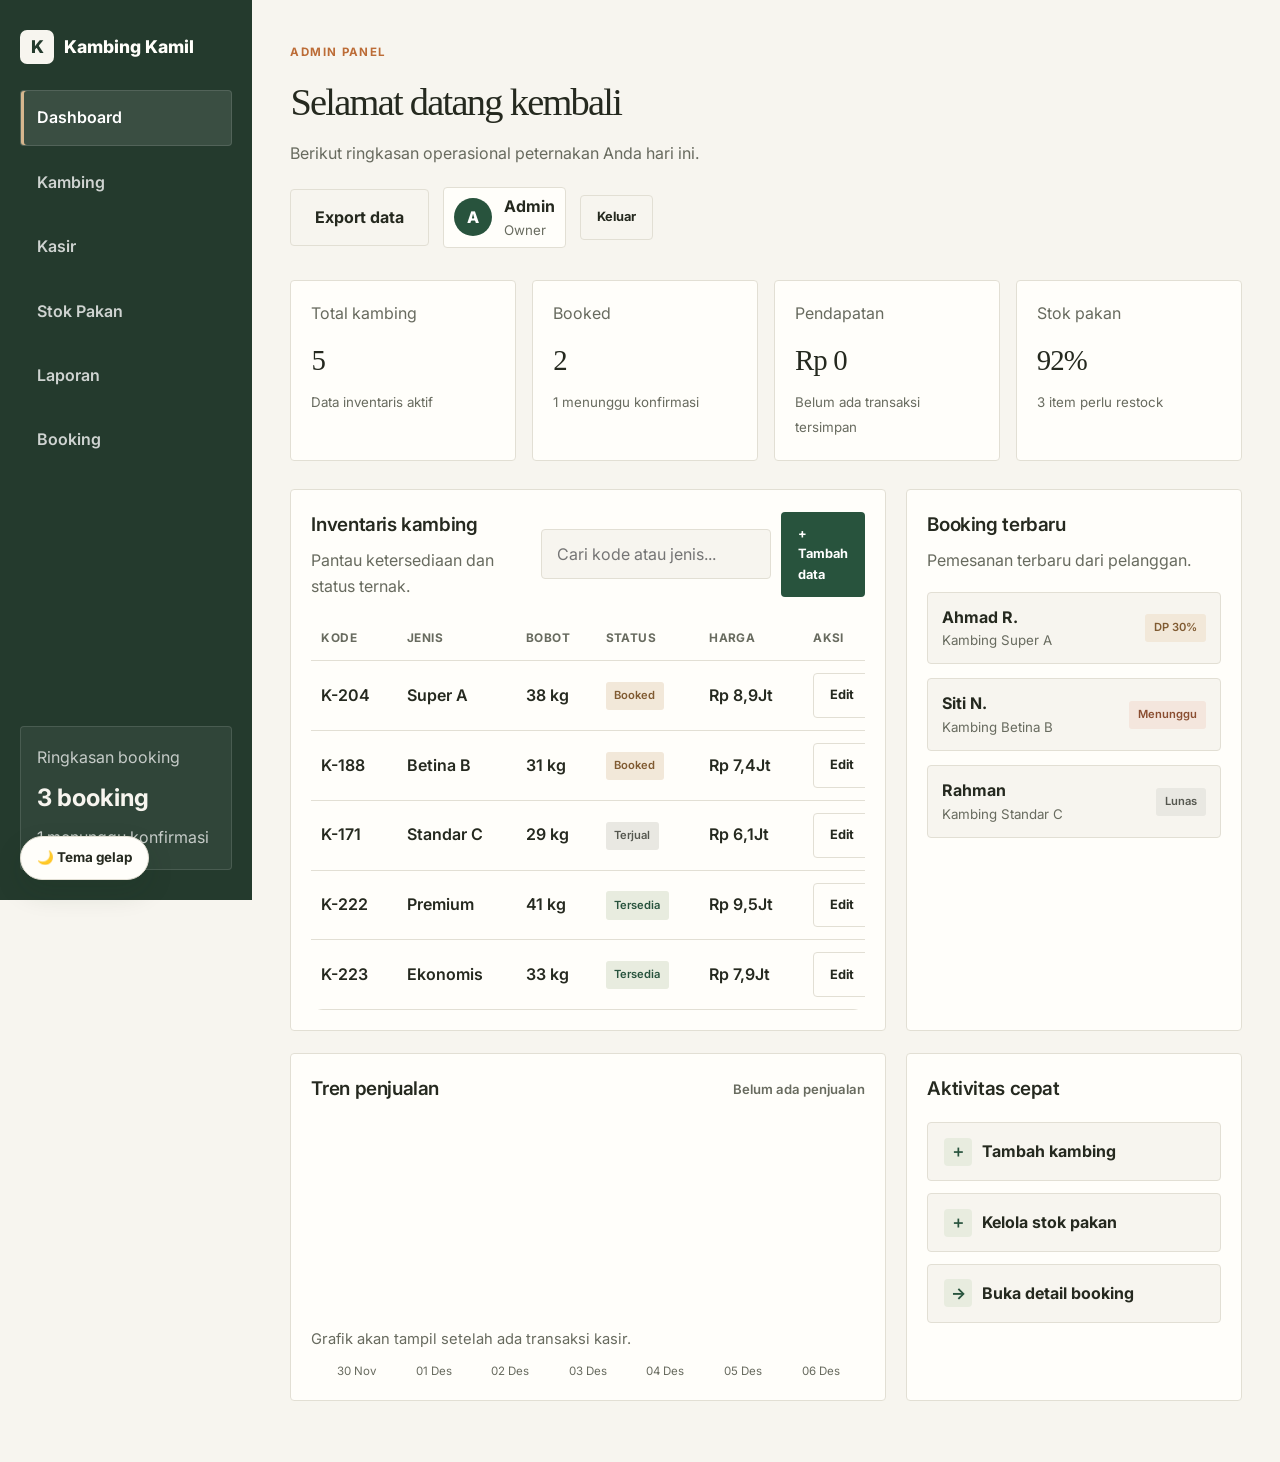
==== commit 5ca32a30: "Add inventory editing and project documentation Co-authored-by: Copilot <223556219+Copilot@users.nor" ====
--- a/goat-farm/admin.html
+++ b/goat-farm/admin.html
@@ -101,6 +101,7 @@
                   <th>Bobot</th>
                   <th>Status</th>
                   <th>Harga</th>
+                  <th>Aksi</th>
                 </tr>
               </thead>
               <tbody id="goatTableBody">
--- a/goat-farm/styles.css
+++ b/goat-farm/styles.css
@@ -2274,6 +2274,10 @@
 
 table {
   min-width: 560px;
+}
+
+.admin-page .table-panel table {
+  min-width: 680px;
 }
 
 th {
